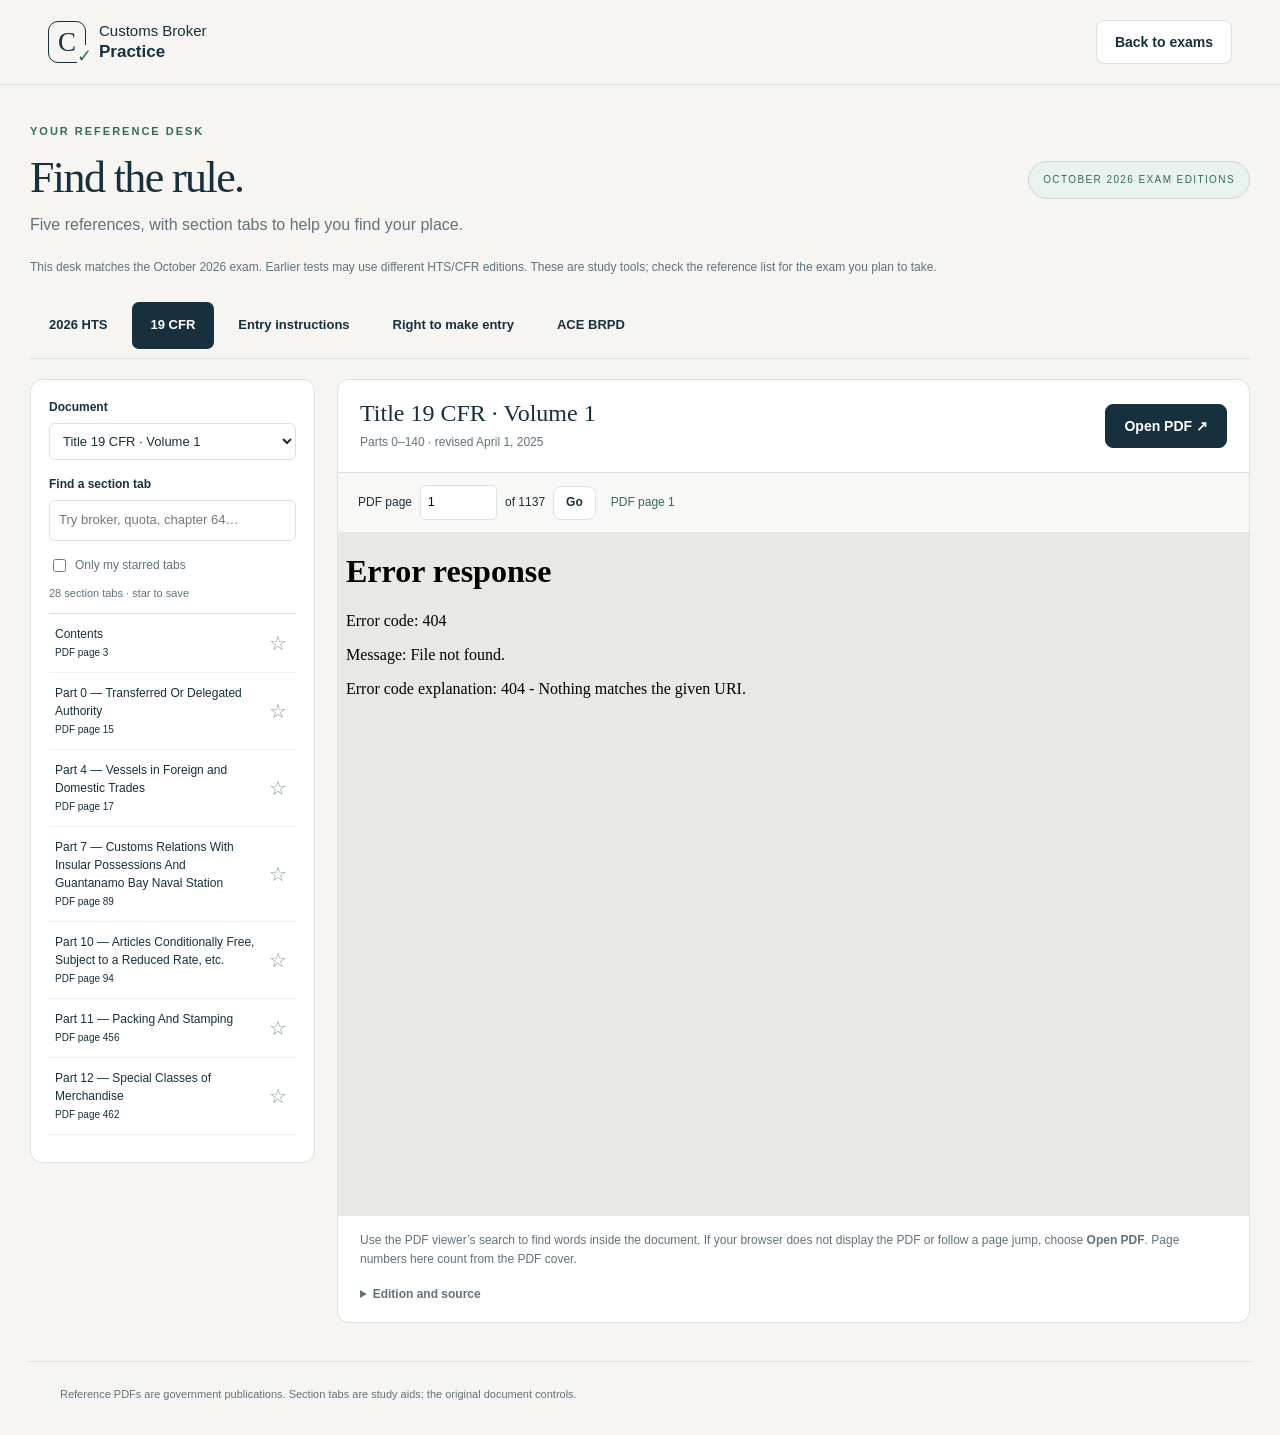
==== references.html @ c748289d "Add files via upload" ====
<!doctype html>
<html lang="en"><head><meta charset="UTF-8"><meta name="viewport" content="width=device-width,initial-scale=1"><title>Reference Desk · Customs Broker Practice</title><link rel="stylesheet" href="style.css"><link rel="stylesheet" href="references.css"><script src="references.js" defer></script></head>
<body><header class="site-header"><a class="brand" href="./"><span class="brand-icon" aria-hidden="true">C<span>✓</span></span><span>Customs Broker <b>Practice</b></span></a><a class="button secondary" href="./">Back to exams</a></header>
<main class="reference-desk"><div class="desk-heading"><div><p class="eyebrow">YOUR REFERENCE DESK</p><h1>Find the rule.</h1><p class="desk-intro">Five references, with section tabs to help you find your place.</p></div><span class="edition-badge">OCTOBER 2026 EXAM EDITIONS</span></div>
<p class="edition-note">This desk matches the October 2026 exam. Earlier tests may use different HTS/CFR editions. These are study tools; check the reference list for the exam you plan to take.</p>
<nav id="reference-tabs" role="tablist" aria-label="Reference documents"></nav>
<div class="desk-layout"><aside class="bookmark-panel" aria-label="Reference bookmarks"><label for="volume">Document</label><select id="volume"></select><label for="bookmark-search">Find a section tab</label><input id="bookmark-search" type="search" placeholder="Try broker, quota, chapter 64…"><label class="saved-filter"><input type="checkbox" id="saved-only"> Only my starred tabs</label><p id="bookmark-count" aria-live="polite"></p><div id="bookmark-list"></div></aside>
<section class="reader-panel" id="reference-panel" role="tabpanel" aria-label="Selected reference"><div class="reader-heading"><div><h2 id="document-title">Loading references…</h2><p id="document-edition"></p></div><a id="open-pdf" class="button primary" target="_blank" rel="noopener">Open PDF ↗</a></div><div class="reader-tools"><form id="page-form"><label for="pdf-page">PDF page</label><input id="pdf-page" type="number" min="1" value="1" required><span id="page-total"></span><button class="button secondary" type="submit">Go</button></form><span id="current-section" aria-live="polite"></span></div><div id="pdf-container"></div><p class="reader-help">Use the PDF viewer’s search to find words inside the document. If your browser does not display the PDF or follow a page jump, choose <b>Open PDF</b>. Page numbers here count from the PDF cover.</p><details class="source-details"><summary>Edition and source</summary><p id="source-info"></p><a id="official-source" target="_blank" rel="noopener">Official source ↗</a><p id="mirror-info"></p></details></section></div><p id="reference-warning" role="alert" hidden>Browser storage is unavailable. Starred tabs and your selected section will not be saved.</p></main>
<footer class="site-footer">Reference PDFs are government publications. Section tabs are study aids; the original document controls.</footer></body></html>
---- style.css ----
:root{--ink:#17303d;--muted:#62727b;--paper:#f6f5f1;--line:#dce1df;--green:#346b5d;--pale:#e9f2ee;--red:#a5423d;--amber:#9a681f;--white:#fff;--shadow:0 10px 35px #17303d06}
*{box-sizing:border-box}body{margin:0;background:var(--paper);color:var(--ink);font:16px/1.6 -apple-system,BlinkMacSystemFont,"Segoe UI",sans-serif}button,input,select{font:inherit}button,a,input{touch-action:manipulation}button{cursor:pointer}button:disabled{cursor:default;opacity:.42}a{color:inherit}button:focus-visible,a:focus-visible,input:focus-visible,select:focus-visible{outline:3px solid #367fb7;outline-offset:4px}button{color:var(--ink)}.site-header{height:85px;display:flex;align-items:center;justify-content:space-between;border-bottom:1px solid var(--line);max-width:1320px;padding:0 48px;margin:auto}.brand{display:flex;align-items:center;gap:13px;text-decoration:none;line-height:1.25;font-size:15px}.brand b{display:block;font-size:17px}.brand-icon{width:38px;height:42px;border:1.5px solid var(--ink);border-radius:10px;display:grid;place-items:center;font:27px Georgia;position:relative}.brand-icon span{position:absolute;bottom:-5px;right:-7px;font:18px sans-serif;background:var(--paper);color:var(--green)}.header-note,.eyebrow{font-size:11px;letter-spacing:2px;font-weight:700}.header-note{color:var(--muted)}.home{max-width:1120px;margin:64px auto 80px;padding:0 32px}.hero{display:flex;justify-content:space-between;gap:60px;align-items:center;margin-bottom:40px}.eyebrow{color:var(--green);margin:0 0 12px}h1{font:normal 54px/1.13 Georgia,serif;letter-spacing:-1.6px;margin:0 0 20px;max-width:600px}h2,h3,p{margin-top:0}.intro{max-width:540px;color:var(--muted);font-size:17px}.hero-stat{min-width:170px;border-left:1px solid var(--line);padding-left:40px}.hero-stat strong{font:72px/1 Georgia,serif;display:block}.hero-stat span{font-size:13px;color:var(--muted)}.exam-cards{display:grid;grid-template-columns:1fr 1fr;gap:24px}.exam-card{background:white;border:1px solid var(--line);border-radius:16px;padding:30px;box-shadow:var(--shadow)}.card-top{display:flex;justify-content:space-between;align-items:center;margin-bottom:32px}.card-number{font:italic 23px Georgia;color:#8c9d9e}.badge{font-size:11px;font-weight:650;background:var(--paper);border:1px solid var(--line);padding:4px 10px;border-radius:30px}.badge.done{color:var(--green);background:var(--pale)}.exam-card h2{font:32px Georgia;margin:0 0 10px}.exam-card .meta{color:var(--muted);font-size:14px}.card-progress{margin:25px 0 24px}.progress-label{display:flex;justify-content:space-between;font-size:12px;color:var(--muted);margin-bottom:8px}.progress-track{height:5px;border-radius:4px;background:#e9eeeb;overflow:hidden}.progress-track div{height:100%;background:var(--green);transition:width .2s}.button{border:1px solid var(--line);border-radius:8px;padding:10px 18px;font-weight:600;font-size:14px;text-decoration:none;display:inline-flex;justify-content:center;align-items:center;gap:8px;min-height:44px;background:white}.button.primary{background:var(--ink);border-color:var(--ink);color:white}.button.primary:hover{background:#2c4b5a}.button.secondary:hover{background:var(--paper)}.button.quiet{border-color:transparent;background:transparent;padding-left:8px;padding-right:8px;color:var(--muted)}.button.danger{color:var(--red)}.card-actions{display:flex;gap:12px;align-items:center}.card-actions .primary{flex:1}.home-notes{display:flex;gap:32px;margin-top:28px;color:var(--muted);font-size:13px}.home-notes p{flex:1}.site-footer{max-width:1224px;margin:0 auto;padding:24px 32px 32px;font-size:11px;color:var(--muted);border-top:1px solid var(--line)}.workspace{max-width:1270px;margin:auto;padding:25px 32px 45px}.exam-topbar{display:flex;align-items:center;gap:18px;justify-content:space-between;margin-bottom:23px}.exam-title{font-size:19px;margin:0}.exam-title span{font-size:12px;color:var(--muted);display:block;font-weight:400}.topbar-left{display:flex;gap:20px;align-items:center}.topbar-right{display:flex;align-items:center;gap:18px}.saved{font-size:11px;color:var(--muted)}.exam-layout{display:grid;grid-template-columns:240px minmax(0,1fr);gap:30px;align-items:start}.navigator{background:white;border:1px solid var(--line);border-radius:12px;padding:20px;position:sticky;top:20px}.navigator h3{font-size:13px;margin:0 0 14px}.navigator .progress-track{margin:10px 0 18px}.question-grid{display:grid;grid-template-columns:repeat(5,1fr);gap:6px}.qnav{border:1px solid var(--line);border-radius:6px;min-height:32px;padding:0;background:white;font-size:12px;position:relative}.qnav.answered{background:var(--pale);border-color:#d1e2d9;color:var(--green)}.qnav.current{outline:2px solid var(--ink);outline-offset:1px;font-weight:700}.qnav.flagged:after{content:"";position:absolute;right:1px;top:1px;border-top:7px solid #c4872c;border-left:7px solid transparent}.qnav.incorrect{background:#fbecea;border-color:#edc9c6;color:var(--red)}.qnav.credited{background:#f7f0df;border-color:#e4d4ac;color:var(--amber)}.nav-legend{border-top:1px solid var(--line);padding-top:15px;margin-top:20px;font-size:10px;color:var(--muted);display:flex;gap:10px;flex-wrap:wrap}.legend-dot{display:inline-block;width:7px;height:7px;margin-right:4px;border-radius:50%;background:var(--green)}.legend-dot.amber{background:#c4872c}.legend-dot.red{background:var(--red)}.nav-counts{font-size:12px;color:var(--muted);margin:15px 0 0}.question-card{background:white;border:1px solid var(--line);border-radius:14px;padding:34px 38px;box-shadow:var(--shadow)}.question-heading{display:flex;justify-content:space-between;align-items:flex-start;gap:15px;padding-bottom:22px;border-bottom:1px solid var(--line);margin-bottom:24px}.question-heading h2{font:29px Georgia;margin:0}.question-category{font-size:11px;text-transform:uppercase;letter-spacing:1px;color:var(--muted);margin:5px 0 0}.flag-button{font-size:12px;min-height:38px;padding:8px 11px;white-space:nowrap}.flag-button.active{color:var(--amber);background:#fcf6e7;border-color:#e5d1a8}.stem{font-size:16px;line-height:1.75;margin-bottom:25px;white-space:pre-wrap}.options{display:flex;flex-direction:column;gap:11px;margin:0;padding:0;border:0}.option{display:flex;align-items:flex-start;gap:13px;border:1px solid var(--line);border-radius:9px;padding:16px;cursor:pointer;transition:background .15s,border-color .15s}.option:hover{border-color:#95aaa6;background:#fafcfb}.option.selected{background:var(--pale);border-color:var(--green)}.option input{margin:5px 0 0;accent-color:var(--green);width:17px;height:17px;flex-shrink:0}.option-letter{font-weight:700;font-size:12px;line-height:26px;min-width:13px}.option-text{white-space:pre-wrap;font-size:15px;line-height:1.65}.option.correct{border-color:var(--green);background:var(--pale)}.option.wrong{border-color:#c37b75;background:#fdf0ee}.option-tags{display:block;font-size:11px;font-weight:650;margin-top:4px;color:var(--green)}.wrong .option-tags{color:var(--red)}.question-footer{display:flex;justify-content:space-between;align-items:center;margin-top:26px;gap:12px}.question-footer>div{display:flex;gap:9px}.clear-answer{font-size:12px}.question-position{font-size:12px;color:var(--muted)}.exhibits{margin-bottom:25px;border:1px solid var(--line);border-radius:9px;background:#fafbf9}.exhibits summary{cursor:pointer;font-size:13px;padding:13px 16px;font-weight:600}.exhibit-items{padding:0 16px 16px;display:grid;grid-template-columns:repeat(auto-fit,minmax(180px,1fr));gap:12px}.exhibit-thumb{background:white;border:1px solid var(--line);border-radius:7px;padding:10px;text-align:left;display:flex;flex-direction:column;align-items:center}.exhibit-thumb img{max-width:100%;height:165px;object-fit:contain;display:block}.exhibit-thumb span{font-size:11px;margin-top:10px;color:var(--muted)}.reference-text{padding:0 16px 16px;white-space:pre-wrap;font-size:14px}.explanation{background:#f4f7f5;border-left:3px solid var(--green);padding:22px;margin-top:28px;border-radius:0 8px 8px 0}.explanation h3{font-size:15px;margin:0 0 8px}.explanation p{font-size:14px;white-space:pre-wrap;margin:0}.result-banner{padding:24px 30px;background:var(--ink);color:white;border-radius:13px;display:flex;justify-content:space-between;gap:25px;margin-bottom:25px;align-items:center}.result-score{font:44px Georgia}.result-score small{font:18px Georgia;color:#b6c9cd}.result-banner h2{font-size:18px;margin:0 0 5px}.result-banner p{margin:0;font-size:12px;color:#d2dfe2}.result-banner .button{background:transparent;color:white;border-color:#657e89}.result-stats{display:flex;gap:22px;margin-top:12px}.result-stats strong{display:block;font-size:18px;color:white}.review-filter{display:flex;align-items:center;gap:10px;font-size:12px;margin:0 0 20px}.review-filter select{border:1px solid var(--line);border-radius:6px;padding:8px;background:white;font-size:12px}.review-empty{padding:40px;background:white;border:1px solid var(--line);border-radius:12px;text-align:center}.status-line{font-size:13px;font-weight:600;margin-bottom:18px;color:var(--green)}.status-line.incorrect,.status-line.unanswered{color:var(--red)}.status-line.credited{color:var(--amber)}.loading{padding:90px 30px;text-align:center;color:var(--muted)}dialog{border:1px solid var(--line);border-radius:16px;padding:0;max-width:500px;width:calc(100% - 32px);color:var(--ink);box-shadow:0 20px 100px #0003}dialog::backdrop{background:#152d3b88;backdrop-filter:blur(3px)}.dialog-content{padding:32px}.dialog-content h2{font:30px Georgia;margin:0 0 16px}.dialog-content p:not(.eyebrow){font-size:15px;color:var(--muted)}.dialog-actions{display:flex;gap:12px;justify-content:flex-end;margin-top:25px}#exhibit-dialog{max-width:1200px;width:calc(100% - 28px);max-height:95vh}.exhibit-toolbar{display:flex;gap:16px;align-items:center;padding:12px 18px;border-bottom:1px solid var(--line);position:sticky;top:0;background:white}.exhibit-toolbar strong{font-size:13px;margin-right:auto}.exhibit-toolbar a{font-size:12px}.exhibit-scroll{overflow:auto;max-height:calc(95vh - 76px);padding:14px;background:#e9e9e5}.exhibit-scroll img{display:block;min-width:700px;width:100%;height:auto;background:white}.sr-only{position:absolute;width:1px;height:1px;padding:0;margin:-1px;overflow:hidden;clip:rect(0,0,0,0);white-space:nowrap;border:0}#save-warning{padding:12px;text-align:center;background:#fff0ca;font-size:13px}
@media(max-width:950px){.exam-layout{grid-template-columns:185px minmax(0,1fr);gap:18px}.navigator{padding:14px}.question-grid{gap:4px}.question-card{padding:26px}.hero{gap:25px}h1{font-size:46px}.saved{display:none}.workspace{padding:22px}.site-header{padding:0 25px}}
@media(max-width:700px){.site-header{height:70px;padding:0 20px}.header-note{display:none}.home{margin:38px auto 50px;padding:0 20px}.hero{display:block;margin-bottom:25px}h1{font-size:42px}.hero-stat{display:none}.exam-cards{grid-template-columns:1fr;gap:16px}.exam-card{padding:24px}.card-top{margin-bottom:20px}.home-notes{display:block}.home-notes p{margin-bottom:12px}.workspace{padding:16px 14px 35px}.exam-topbar{align-items:flex-start;gap:10px}.topbar-left{gap:5px}.exam-title{font-size:15px}.topbar-right{gap:0}.topbar-right .button{font-size:12px;padding:9px}.exam-layout{display:flex;flex-direction:column;gap:15px}.navigator{position:static;width:100%;padding:14px}.navigator h3{margin-bottom:8px}.question-grid{grid-template-columns:repeat(10,1fr);gap:5px}.qnav{min-height:28px;font-size:10px}.navigator .progress-track{margin:7px 0 13px}.nav-legend{margin-top:12px;padding-top:10px}.nav-counts{display:none}.question-panel{width:100%}.question-card{padding:23px 18px}.question-heading{padding-bottom:16px;margin-bottom:18px}.question-heading h2{font-size:26px}.question-category{font-size:9px;max-width:230px}.stem{font-size:15px}.option{padding:13px;gap:9px}.option-text{font-size:14px}.question-footer{flex-wrap:wrap}.question-footer .button{font-size:12px;padding:9px 12px}.result-banner{align-items:flex-start;flex-wrap:wrap;padding:22px}.result-stats{gap:18px}.result-banner .button{margin-left:auto}.exhibit-toolbar strong{display:none}.exhibit-toolbar{justify-content:space-between}.dialog-actions{flex-wrap:wrap}.dialog-actions .button{flex:1;white-space:nowrap}.site-footer{font-size:10px;padding:22px}.exhibit-items{grid-template-columns:1fr 1fr}.exhibit-thumb img{height:135px}}
@media(prefers-reduced-motion:reduce){*{transition:none!important}}
---- references.css ----
.reference-desk{max-width:1420px;margin:38px auto;padding:0 30px}.desk-heading{display:flex;align-items:center;justify-content:space-between;gap:25px}.desk-heading h1{font-size:44px;margin-bottom:10px}.desk-intro{color:var(--muted);margin:0}.edition-badge{font-size:10px;letter-spacing:1.4px;padding:10px 14px;border:1px solid #c3d8ce;border-radius:30px;color:var(--green);background:var(--pale);white-space:nowrap}.edition-note{font-size:12px;color:var(--muted);margin:20px 0 25px;max-width:920px}#reference-tabs{display:flex;gap:5px;border-bottom:1px solid var(--line);overflow:auto;padding:0 0 9px;margin-bottom:20px}#reference-tabs button{background:transparent;border:1px solid transparent;border-radius:7px;padding:12px 18px;white-space:nowrap;font-weight:600;font-size:13px}#reference-tabs button[aria-selected=true]{background:var(--ink);color:white}.desk-layout{display:grid;grid-template-columns:285px minmax(0,1fr);gap:22px;align-items:start}.bookmark-panel,.reader-panel{background:white;border:1px solid var(--line);border-radius:12px}.bookmark-panel{padding:18px;position:sticky;top:16px}.bookmark-panel>label{display:block;font-size:12px;font-weight:600;margin-bottom:6px}.bookmark-panel input[type=search],.bookmark-panel select{width:100%;padding:9px;border:1px solid var(--line);border-radius:6px;background:white;margin-bottom:15px;color:var(--ink);font-size:13px}.bookmark-panel .saved-filter{display:flex;gap:6px;align-items:center;font-weight:400;color:var(--muted);font-size:12px}.saved-filter input{accent-color:var(--green)}#bookmark-count{font-size:11px;color:var(--muted);margin:10px 0}#bookmark-list{max-height:59vh;overflow:auto;border-top:1px solid var(--line)}.bookmark-row{display:flex;align-items:stretch;border-bottom:1px solid #edf0ee}.bookmark-row button{border:0;background:transparent;text-align:left;padding:11px 6px;font-size:12px;line-height:1.5}.bookmark-row .bookmark-jump{flex:1}.bookmark-row .star{font-size:20px;width:33px;flex-shrink:0;color:#899b94}.bookmark-row .star[aria-pressed=true]{color:var(--amber)}.bookmark-row.active{background:var(--pale);color:var(--green)}.bookmark-row:hover{background:#f4f7f5}.reader-panel{overflow:hidden}.reader-heading{display:flex;justify-content:space-between;align-items:center;gap:14px;padding:20px 22px;border-bottom:1px solid var(--line)}.reader-heading h2{font:24px Georgia;margin:0 0 6px}.reader-heading p{font-size:12px;color:var(--muted);margin:0}.reader-heading .button{white-space:nowrap}.reader-tools{display:flex;align-items:center;gap:15px;flex-wrap:wrap;background:#f8f9f6;padding:12px 20px}.reader-tools form{display:flex;align-items:center;gap:8px;font-size:12px}.reader-tools input{width:77px;padding:7px;border:1px solid var(--line);border-radius:5px}.reader-tools .button{padding:5px 12px;min-height:34px;font-size:12px}#current-section{font-size:12px;color:var(--green);max-width:450px}#pdf-container iframe{display:block;width:100%;height:76vh;min-height:480px;border:0;background:#e8e8e4}.reader-help{font-size:12px;color:var(--muted);margin:0;padding:15px 22px}.source-details{padding:0 22px 18px;font-size:12px;color:var(--muted)}.source-details summary{cursor:pointer;font-weight:600}.source-details p{margin:10px 0}.source-details a{color:var(--green)}#reference-warning{font-size:13px;padding:12px;background:#fff0ca}.empty-bookmarks{font-size:13px;color:var(--muted);padding:15px 0}.reference-link{white-space:nowrap}
@media(max-width:850px){.desk-layout{grid-template-columns:230px minmax(0,1fr)}.reference-desk{padding:0 18px}.reader-heading{align-items:flex-start;flex-direction:column}.edition-badge{display:none}}
@media(max-width:650px){.reference-desk{margin:25px auto}.desk-heading h1{font-size:37px}.desk-layout{display:block}.bookmark-panel{position:static;margin-bottom:16px}#bookmark-list{max-height:220px}.reader-heading{flex-direction:row}.reader-heading h2{font-size:20px}#pdf-container iframe{height:65vh;min-height:380px}.reader-heading .button{font-size:12px;padding:8px}.site-header .button{font-size:12px;padding:8px}#reference-tabs button{padding:10px 12px}.reader-tools{padding:10px 14px}.reader-help{padding:14px}}
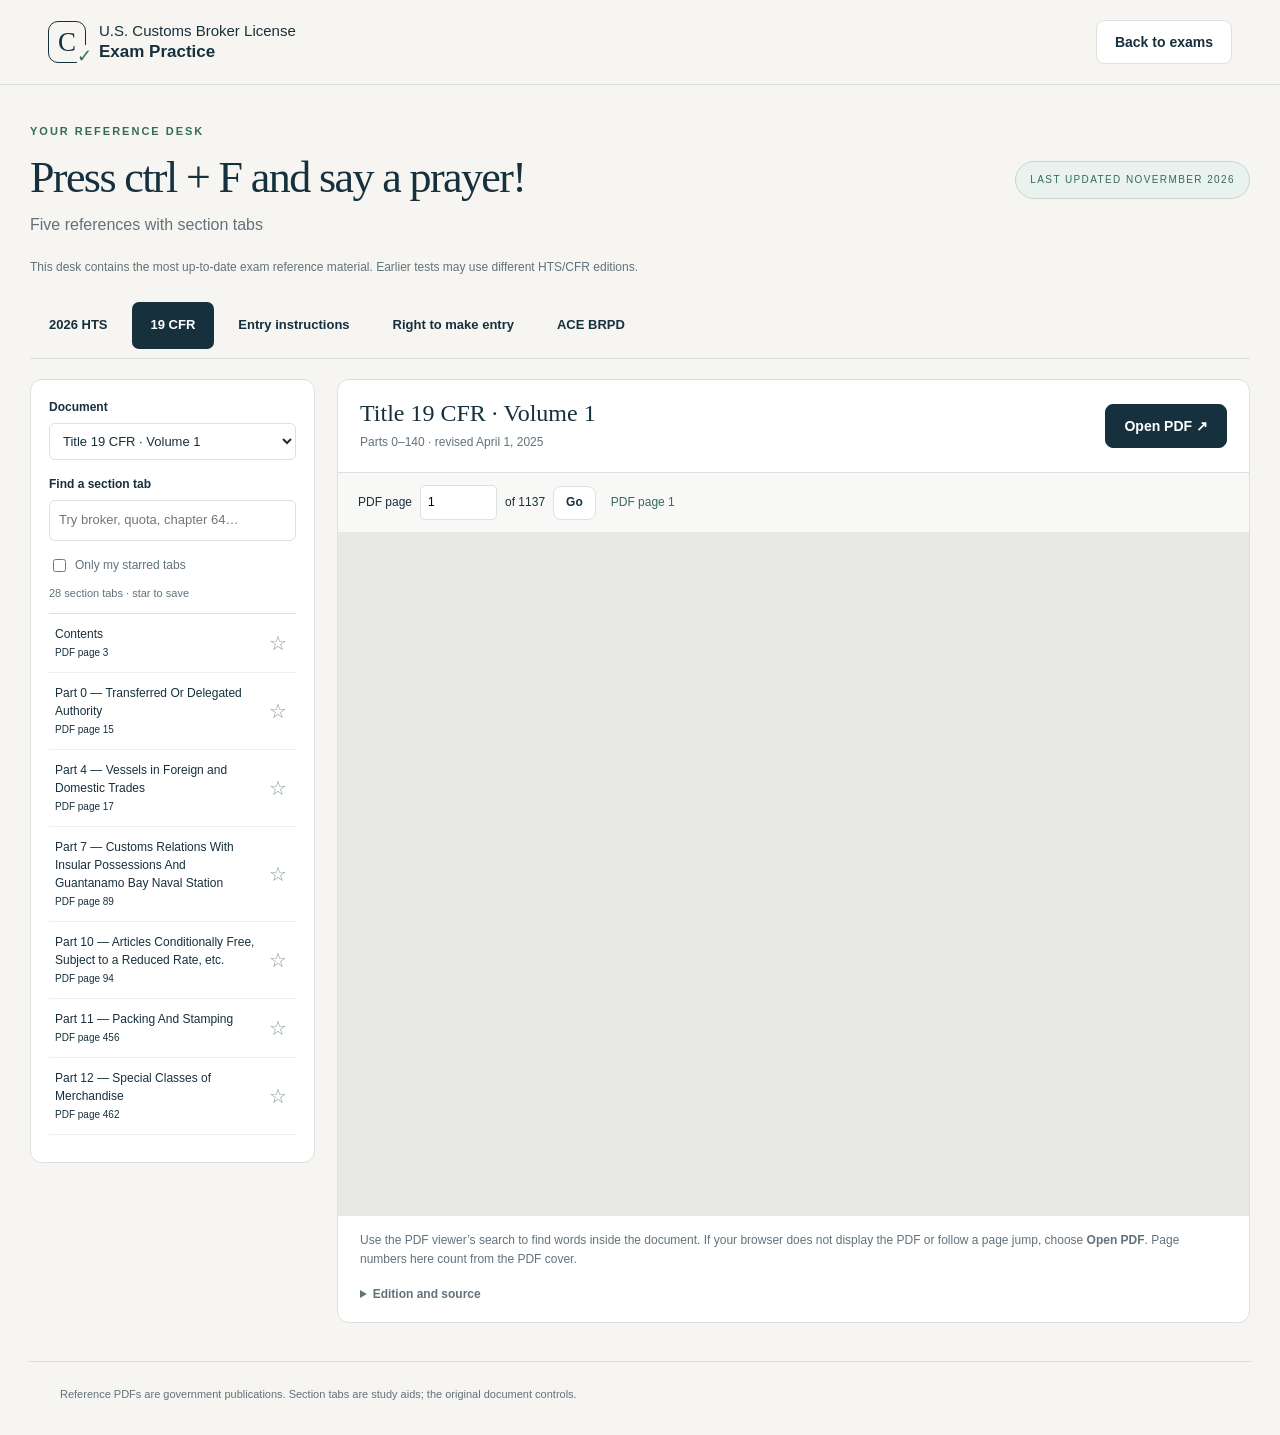
==== commit b985e00f: "Revise references.html for updated exam information Updated the reference desk HTML structure and co" ====
--- a/references.html
+++ b/references.html
@@ -1,8 +1,8 @@
 <!doctype html>
-<html lang="en"><head><meta charset="UTF-8"><meta name="viewport" content="width=device-width,initial-scale=1"><title>Reference Desk · Customs Broker Practice</title><link rel="stylesheet" href="style.css"><link rel="stylesheet" href="references.css"><script src="references.js" defer></script></head>
-<body><header class="site-header"><a class="brand" href="./"><span class="brand-icon" aria-hidden="true">C<span>✓</span></span><span>Customs Broker <b>Practice</b></span></a><a class="button secondary" href="./">Back to exams</a></header>
-<main class="reference-desk"><div class="desk-heading"><div><p class="eyebrow">YOUR REFERENCE DESK</p><h1>Find the rule.</h1><p class="desk-intro">Five references, with section tabs to help you find your place.</p></div><span class="edition-badge">OCTOBER 2026 EXAM EDITIONS</span></div>
-<p class="edition-note">This desk matches the October 2026 exam. Earlier tests may use different HTS/CFR editions. These are study tools; check the reference list for the exam you plan to take.</p>
+<html lang="en"><head><meta charset="UTF-8"><meta name="viewport" content="width=device-width,initial-scale=1"><title>Reference Desk · CBLE Practice</title><link rel="stylesheet" href="style.css"><link rel="stylesheet" href="references.css"><script src="references.js" defer></script></head>
+<body><header class="site-header"><a class="brand" href="./"><span class="brand-icon" aria-hidden="true">C<span>✓</span></span><span>U.S. Customs Broker License<b>Exam Practice</b></span></a><a class="button secondary" href="./">Back to exams</a></header>
+<main class="reference-desk"><div class="desk-heading"><div><p class="eyebrow">YOUR REFERENCE DESK</p><h1>Press ctrl + F and say a prayer!</h1><p class="desk-intro">Five references with section tabs</p></div><span class="edition-badge">LAST UPDATED NOVERMBER 2026</span></div>
+<p class="edition-note">This desk contains the most up-to-date exam reference material. Earlier tests may use different HTS/CFR editions.</p>
 <nav id="reference-tabs" role="tablist" aria-label="Reference documents"></nav>
 <div class="desk-layout"><aside class="bookmark-panel" aria-label="Reference bookmarks"><label for="volume">Document</label><select id="volume"></select><label for="bookmark-search">Find a section tab</label><input id="bookmark-search" type="search" placeholder="Try broker, quota, chapter 64…"><label class="saved-filter"><input type="checkbox" id="saved-only"> Only my starred tabs</label><p id="bookmark-count" aria-live="polite"></p><div id="bookmark-list"></div></aside>
 <section class="reader-panel" id="reference-panel" role="tabpanel" aria-label="Selected reference"><div class="reader-heading"><div><h2 id="document-title">Loading references…</h2><p id="document-edition"></p></div><a id="open-pdf" class="button primary" target="_blank" rel="noopener">Open PDF ↗</a></div><div class="reader-tools"><form id="page-form"><label for="pdf-page">PDF page</label><input id="pdf-page" type="number" min="1" value="1" required><span id="page-total"></span><button class="button secondary" type="submit">Go</button></form><span id="current-section" aria-live="polite"></span></div><div id="pdf-container"></div><p class="reader-help">Use the PDF viewer’s search to find words inside the document. If your browser does not display the PDF or follow a page jump, choose <b>Open PDF</b>. Page numbers here count from the PDF cover.</p><details class="source-details"><summary>Edition and source</summary><p id="source-info"></p><a id="official-source" target="_blank" rel="noopener">Official source ↗</a><p id="mirror-info"></p></details></section></div><p id="reference-warning" role="alert" hidden>Browser storage is unavailable. Starred tabs and your selected section will not be saved.</p></main>
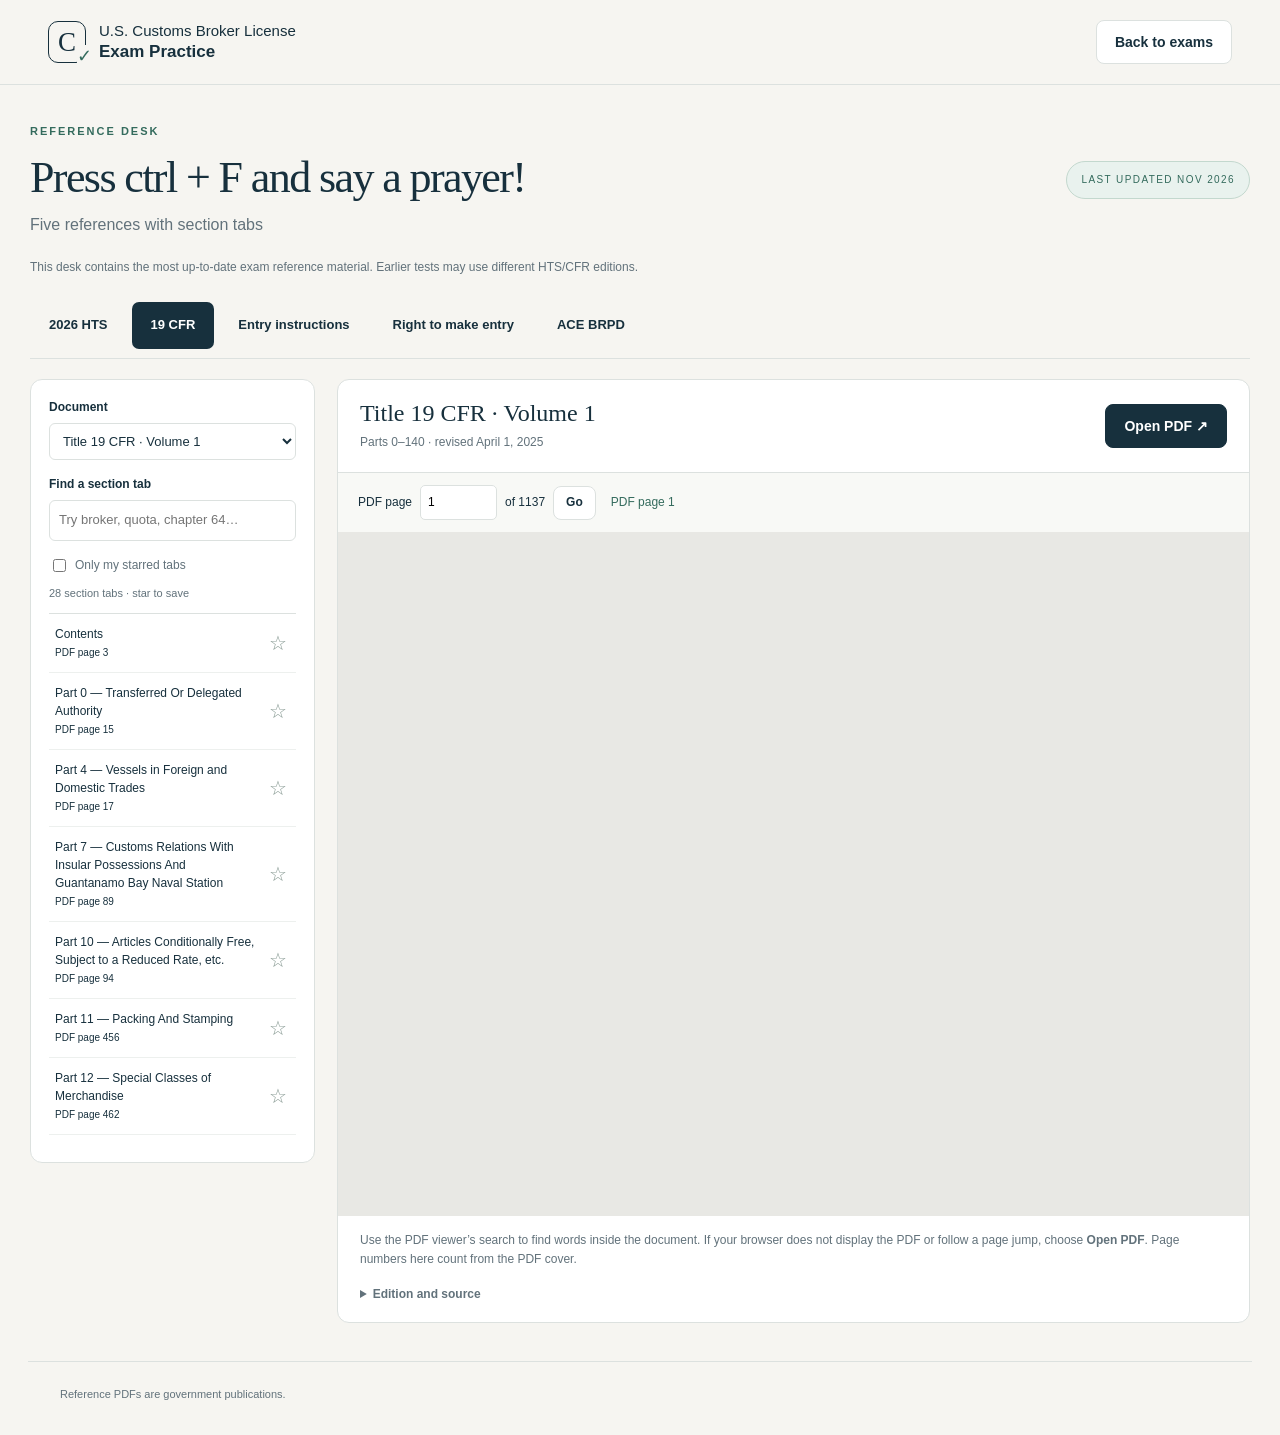
==== commit 2e843295: "Revise header and footer in references.html Updated the reference desk header and footer content." ====
--- a/references.html
+++ b/references.html
@@ -1,9 +1,9 @@
 <!doctype html>
 <html lang="en"><head><meta charset="UTF-8"><meta name="viewport" content="width=device-width,initial-scale=1"><title>Reference Desk · CBLE Practice</title><link rel="stylesheet" href="style.css"><link rel="stylesheet" href="references.css"><script src="references.js" defer></script></head>
 <body><header class="site-header"><a class="brand" href="./"><span class="brand-icon" aria-hidden="true">C<span>✓</span></span><span>U.S. Customs Broker License<b>Exam Practice</b></span></a><a class="button secondary" href="./">Back to exams</a></header>
-<main class="reference-desk"><div class="desk-heading"><div><p class="eyebrow">YOUR REFERENCE DESK</p><h1>Press ctrl + F and say a prayer!</h1><p class="desk-intro">Five references with section tabs</p></div><span class="edition-badge">LAST UPDATED NOVERMBER 2026</span></div>
+<main class="reference-desk"><div class="desk-heading"><div><p class="eyebrow">REFERENCE DESK</p><h1>Press ctrl + F and say a prayer!</h1><p class="desk-intro">Five references with section tabs</p></div><span class="edition-badge">LAST UPDATED NOV 2026</span></div>
 <p class="edition-note">This desk contains the most up-to-date exam reference material. Earlier tests may use different HTS/CFR editions.</p>
 <nav id="reference-tabs" role="tablist" aria-label="Reference documents"></nav>
 <div class="desk-layout"><aside class="bookmark-panel" aria-label="Reference bookmarks"><label for="volume">Document</label><select id="volume"></select><label for="bookmark-search">Find a section tab</label><input id="bookmark-search" type="search" placeholder="Try broker, quota, chapter 64…"><label class="saved-filter"><input type="checkbox" id="saved-only"> Only my starred tabs</label><p id="bookmark-count" aria-live="polite"></p><div id="bookmark-list"></div></aside>
 <section class="reader-panel" id="reference-panel" role="tabpanel" aria-label="Selected reference"><div class="reader-heading"><div><h2 id="document-title">Loading references…</h2><p id="document-edition"></p></div><a id="open-pdf" class="button primary" target="_blank" rel="noopener">Open PDF ↗</a></div><div class="reader-tools"><form id="page-form"><label for="pdf-page">PDF page</label><input id="pdf-page" type="number" min="1" value="1" required><span id="page-total"></span><button class="button secondary" type="submit">Go</button></form><span id="current-section" aria-live="polite"></span></div><div id="pdf-container"></div><p class="reader-help">Use the PDF viewer’s search to find words inside the document. If your browser does not display the PDF or follow a page jump, choose <b>Open PDF</b>. Page numbers here count from the PDF cover.</p><details class="source-details"><summary>Edition and source</summary><p id="source-info"></p><a id="official-source" target="_blank" rel="noopener">Official source ↗</a><p id="mirror-info"></p></details></section></div><p id="reference-warning" role="alert" hidden>Browser storage is unavailable. Starred tabs and your selected section will not be saved.</p></main>
-<footer class="site-footer">Reference PDFs are government publications. Section tabs are study aids; the original document controls.</footer></body></html>
+<footer class="site-footer">Reference PDFs are government publications.</footer></body></html>
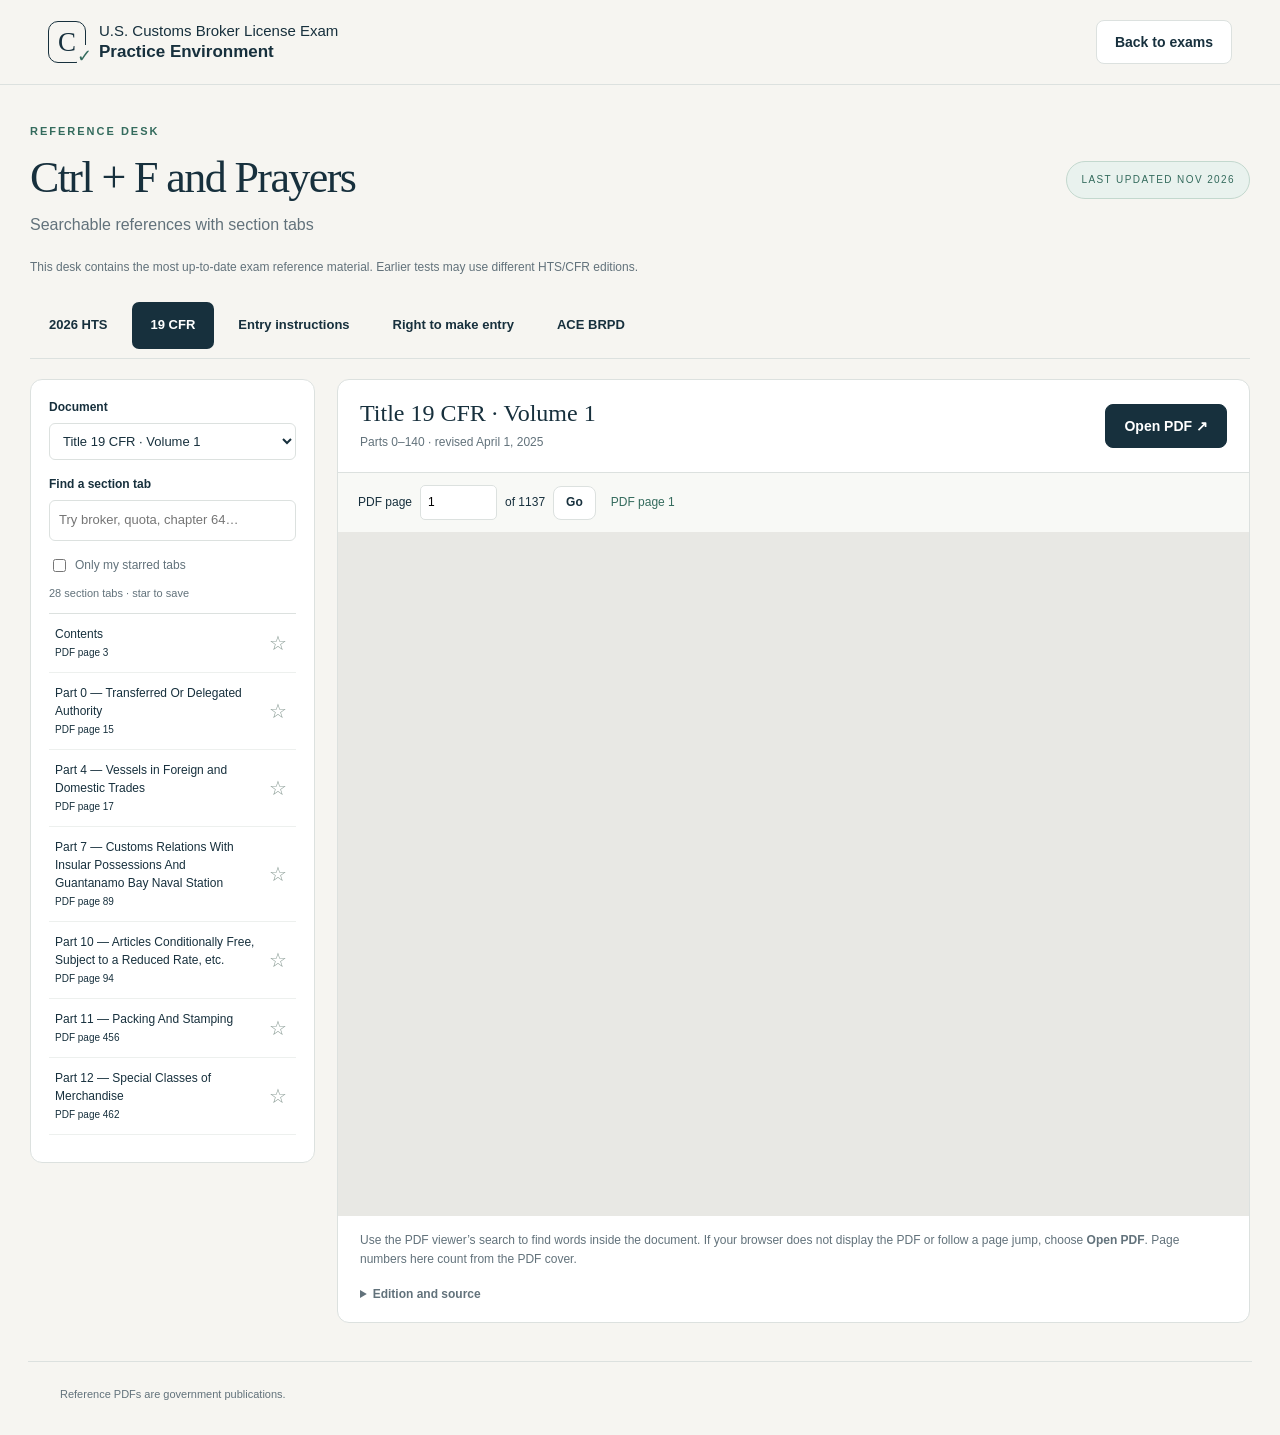
==== commit 6fceeacf: "Update reference desk header and intro text" ====
--- a/references.html
+++ b/references.html
@@ -1,7 +1,7 @@
 <!doctype html>
 <html lang="en"><head><meta charset="UTF-8"><meta name="viewport" content="width=device-width,initial-scale=1"><title>Reference Desk · CBLE Practice</title><link rel="stylesheet" href="style.css"><link rel="stylesheet" href="references.css"><script src="references.js" defer></script></head>
-<body><header class="site-header"><a class="brand" href="./"><span class="brand-icon" aria-hidden="true">C<span>✓</span></span><span>U.S. Customs Broker License<b>Exam Practice</b></span></a><a class="button secondary" href="./">Back to exams</a></header>
-<main class="reference-desk"><div class="desk-heading"><div><p class="eyebrow">REFERENCE DESK</p><h1>Press ctrl + F and say a prayer!</h1><p class="desk-intro">Five references with section tabs</p></div><span class="edition-badge">LAST UPDATED NOV 2026</span></div>
+<body><header class="site-header"><a class="brand" href="./"><span class="brand-icon" aria-hidden="true">C<span>✓</span></span><span>U.S. Customs Broker License Exam <b>Practice Environment</b></span></a><a class="button secondary" href="./">Back to exams</a></header>
+<main class="reference-desk"><div class="desk-heading"><div><p class="eyebrow">REFERENCE DESK</p><h1>Ctrl + F and Prayers</h1><p class="desk-intro">Searchable references with section tabs</p></div><span class="edition-badge">LAST UPDATED NOV 2026</span></div>
 <p class="edition-note">This desk contains the most up-to-date exam reference material. Earlier tests may use different HTS/CFR editions.</p>
 <nav id="reference-tabs" role="tablist" aria-label="Reference documents"></nav>
 <div class="desk-layout"><aside class="bookmark-panel" aria-label="Reference bookmarks"><label for="volume">Document</label><select id="volume"></select><label for="bookmark-search">Find a section tab</label><input id="bookmark-search" type="search" placeholder="Try broker, quota, chapter 64…"><label class="saved-filter"><input type="checkbox" id="saved-only"> Only my starred tabs</label><p id="bookmark-count" aria-live="polite"></p><div id="bookmark-list"></div></aside>
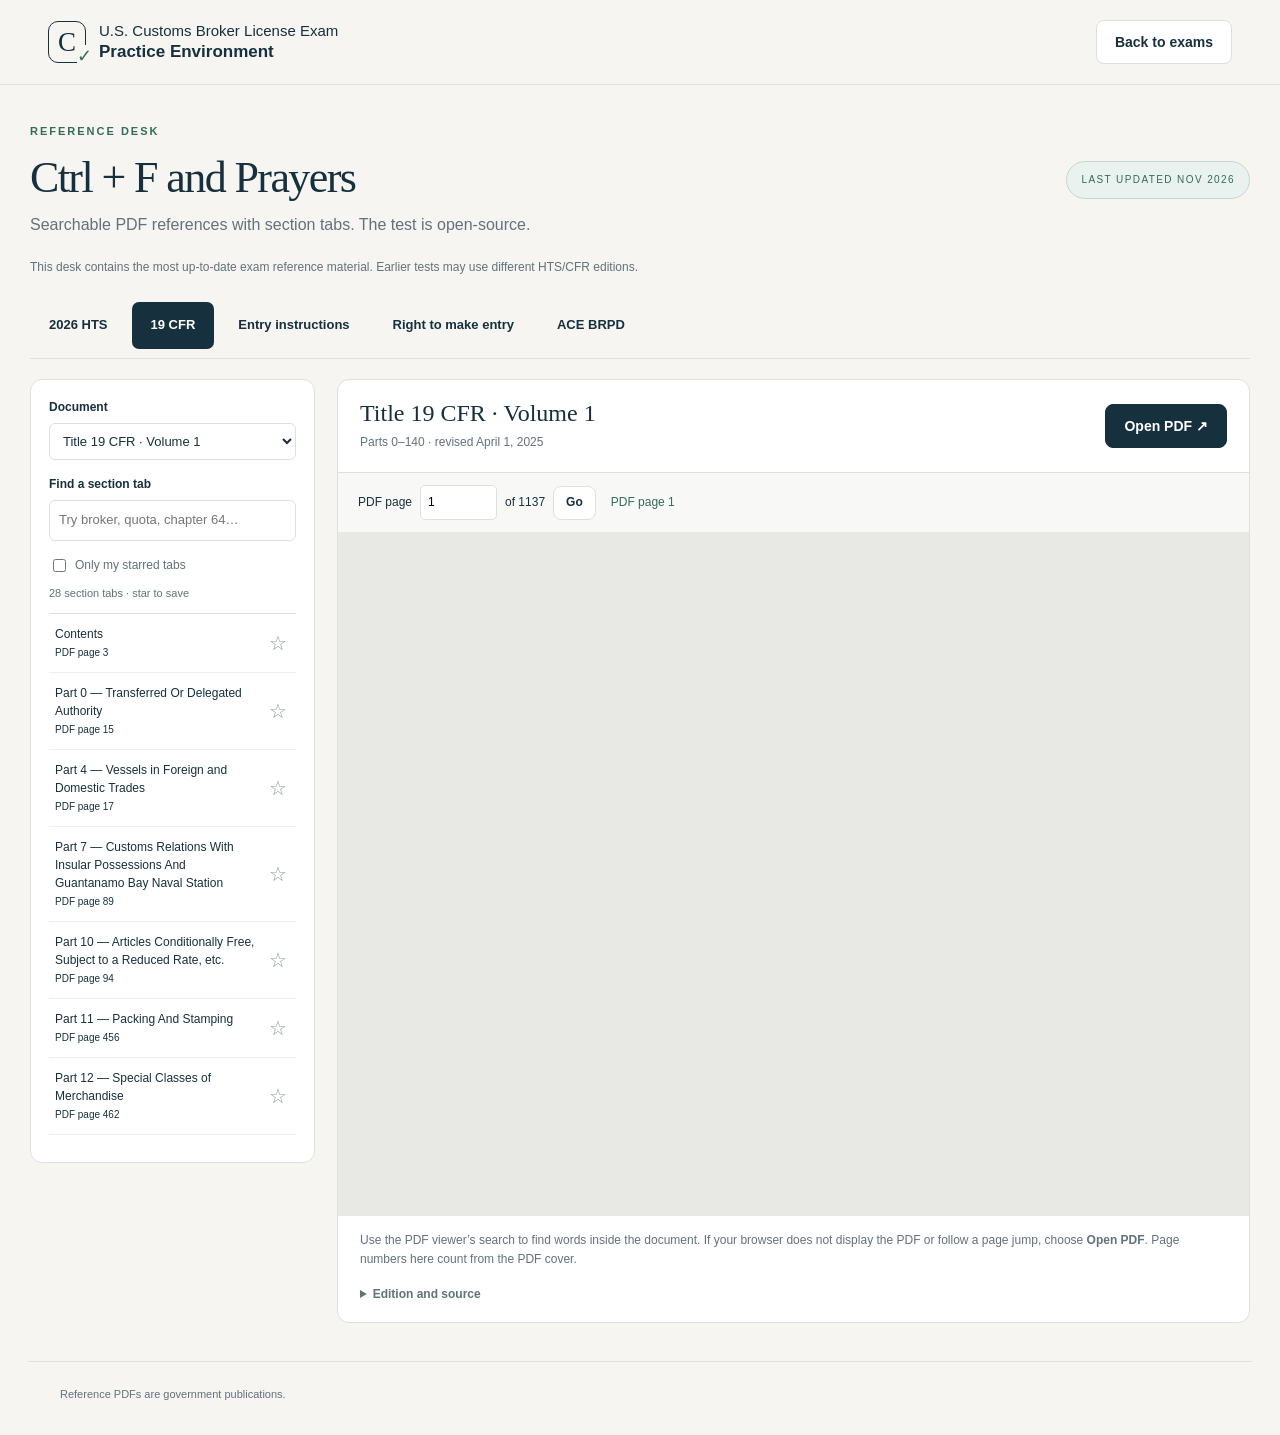
==== commit 281f1938: "Modify introduction in references.html Updated the introduction text for searchable references." ====
--- a/references.html
+++ b/references.html
@@ -1,7 +1,7 @@
 <!doctype html>
 <html lang="en"><head><meta charset="UTF-8"><meta name="viewport" content="width=device-width,initial-scale=1"><title>Reference Desk · CBLE Practice</title><link rel="stylesheet" href="style.css"><link rel="stylesheet" href="references.css"><script src="references.js" defer></script></head>
 <body><header class="site-header"><a class="brand" href="./"><span class="brand-icon" aria-hidden="true">C<span>✓</span></span><span>U.S. Customs Broker License Exam <b>Practice Environment</b></span></a><a class="button secondary" href="./">Back to exams</a></header>
-<main class="reference-desk"><div class="desk-heading"><div><p class="eyebrow">REFERENCE DESK</p><h1>Ctrl + F and Prayers</h1><p class="desk-intro">Searchable references with section tabs</p></div><span class="edition-badge">LAST UPDATED NOV 2026</span></div>
+<main class="reference-desk"><div class="desk-heading"><div><p class="eyebrow">REFERENCE DESK</p><h1>Ctrl + F and Prayers</h1><p class="desk-intro">Searchable PDF references with section tabs. The test is open-source.</p></div><span class="edition-badge">LAST UPDATED NOV 2026</span></div>
 <p class="edition-note">This desk contains the most up-to-date exam reference material. Earlier tests may use different HTS/CFR editions.</p>
 <nav id="reference-tabs" role="tablist" aria-label="Reference documents"></nav>
 <div class="desk-layout"><aside class="bookmark-panel" aria-label="Reference bookmarks"><label for="volume">Document</label><select id="volume"></select><label for="bookmark-search">Find a section tab</label><input id="bookmark-search" type="search" placeholder="Try broker, quota, chapter 64…"><label class="saved-filter"><input type="checkbox" id="saved-only"> Only my starred tabs</label><p id="bookmark-count" aria-live="polite"></p><div id="bookmark-list"></div></aside>
